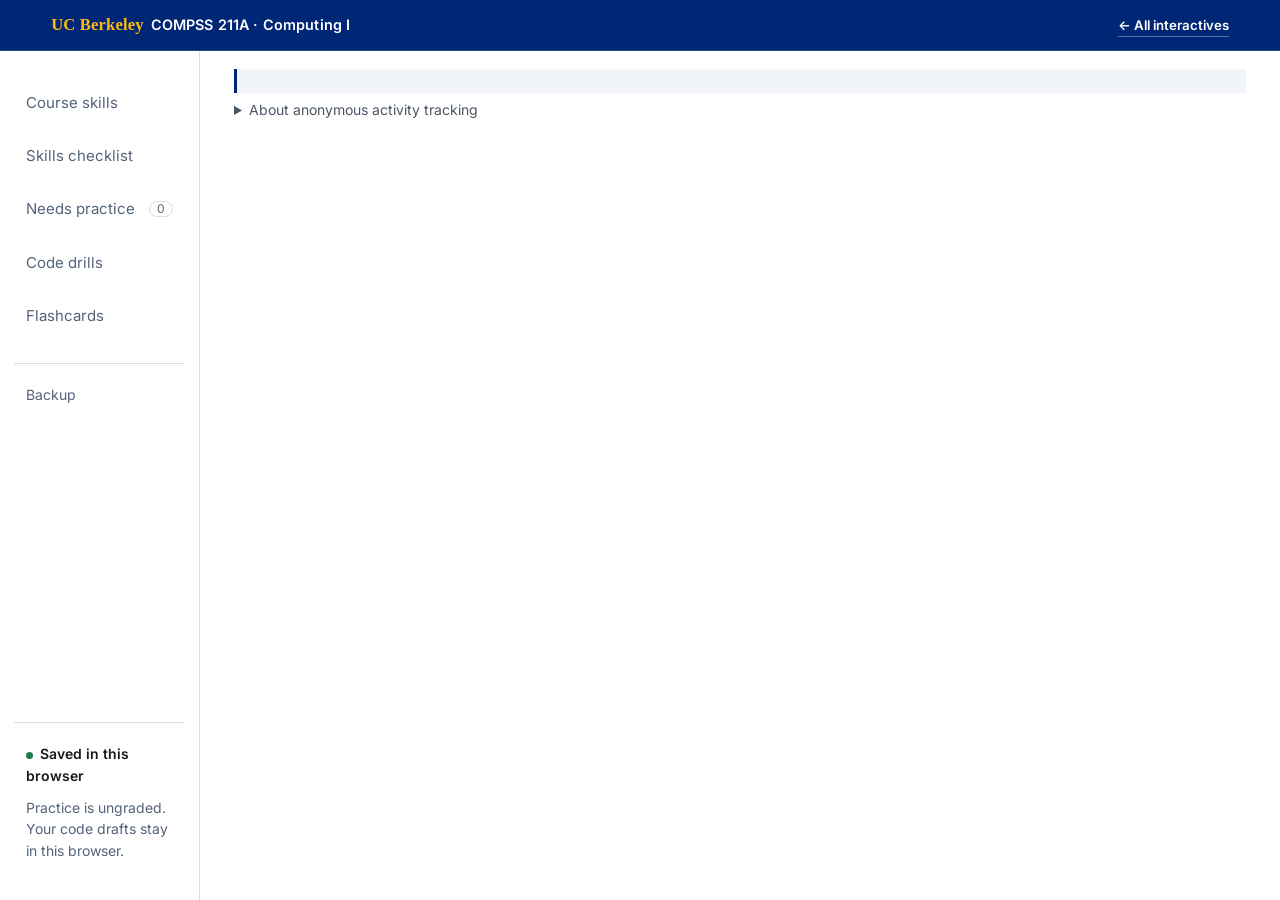
==== docs/practice/index.html @ ffe4e0c0 "Add code drills to the practice studio Forty auto-checked coding drills on course data, each tied to" ====
<!doctype html>
<html lang="en">
<head>
  <meta charset="utf-8">
  <meta name="viewport" content="width=device-width, initial-scale=1">
  <meta name="theme-color" content="#002676">
  <meta name="description" content="Skills checklist and practice exercises for COMPSS 211A, Fall 2026.">
  <title>Course skills · COMPSS 211A</title>
  <link rel="preconnect" href="https://fonts.googleapis.com">
  <link rel="preconnect" href="https://fonts.gstatic.com" crossorigin>
  <link href="https://fonts.googleapis.com/css2?family=Inter:wght@400;600;700&family=Inter+Tight:wght@600;700;800&family=IBM+Plex+Mono:wght@400;500&display=swap" rel="stylesheet">
  <link rel="stylesheet" href="styles.css?v=20260928-drills">
  <script type="module" src="app.mjs?v=20260928-drills"></script>
</head>
<body>
  <a class="skip-link" href="#main">Skip to content</a>
  <div class="mast"><span class="brand"><span class="uc">UC Berkeley</span>COMPSS 211A · Computing I</span><a href="https://macss-berkeley.github.io/compss-211a/">← All interactives</a></div>
  <div class="layout">
    <aside class="sidebar">
      <nav aria-label="Main navigation">
        <a href="#overview" data-view="overview">Course skills</a>
        <a href="#skills" data-view="skills">Skills checklist</a>
        <a href="#review" data-view="review">Needs practice <span id="review-count" class="count">0</span></a>
        <a href="#drills" data-view="drills">Code drills</a>
        <a href="#flashcards" data-view="flashcards">Flashcards</a>
        <a href="#backup" data-view="backup" class="nav-utility">Backup</a>
      </nav>
      <div class="sidebar-note"><span class="save-dot" aria-hidden="true"></span><strong id="save-status">Saved in this browser</strong><p>Practice is ungraded. Your code drafts stay in this browser.</p></div>
    </aside>
    <div class="practice-content"><p id="activity-status" class="activity-notice" role="status"></p><details class="activity-details"><summary>About anonymous activity tracking</summary><p>When you use the class link, your completed checks, whether each code drill check passed, confidence ratings, and flashcard difficulty ratings are recorded automatically. Your instructor sees anonymous class totals to help decide what to revisit in class. Your name, your code, typed answers, and individual browsing history are not included in the report. Use the same browser to keep your progress and anonymous counts consistent.</p></details><main id="main" tabindex="-1"></main></div>
  </div>
  <div id="announcement" class="sr-only" role="status" aria-live="polite"></div>
  <noscript><p class="noscript">These exercises require JavaScript. You can still use the <a href="https://github.com/macss-berkeley/compss-211a">course notebooks</a>.</p></noscript>
</body>
</html>
---- docs/practice/styles.css ----
:root{--blue:#002676;--blue-light:#edf3ff;--gold:#fdb515;--ink:#15233b;--muted:#53627a;--line:#d8e0eb;--paper:#f6f8fc;--green:#176242;--green-bg:#eaf5ee;--yellow:#805800;--yellow-bg:#fff3d5;--red:#aa3434;--red-bg:#fcedeb;--font:Inter,-apple-system,BlinkMacSystemFont,"Segoe UI",sans-serif;--mono:"SFMono-Regular",Consolas,"Liberation Mono",monospace}
*{box-sizing:border-box}body{margin:0;background:var(--paper);color:var(--ink);font:16px/1.55 var(--font)}button,input,select,textarea{font:inherit}button,a,input,textarea,select{touch-action:manipulation}a{color:var(--blue);text-underline-offset:3px}button{cursor:pointer}button:disabled{cursor:wait;opacity:.6}button:focus-visible,a:focus-visible,input:focus-visible,textarea:focus-visible,select:focus-visible,summary:focus-visible{outline:3px solid #3876d6;outline-offset:3px}button{border:1px solid var(--line);border-radius:6px;background:white;color:var(--ink);padding:10px 16px;font-weight:600}button:hover{border-color:#8d9eba;background:#f8faff}.primary{background:var(--blue);color:white;border-color:var(--blue)}.primary:hover{background:#123e94;color:white}.secondary{background:white}.text-button{border:0;padding:5px 0;color:var(--blue);background:transparent;text-decoration:underline;font-weight:500}.masthead{background:var(--blue);color:white;min-height:83px;padding:18px 4%;display:flex;align-items:center;justify-content:space-between;border-bottom:4px solid var(--gold)}.brand{display:flex;align-items:center;gap:22px;color:white;text-decoration:none;font-weight:600;font-size:18px}.brand small{display:block;font-size:13px;font-weight:400;color:#cedaf1}.berkeley{font:29px Georgia,serif;letter-spacing:-1px}.brand-rule{height:36px;border-left:1px solid #5a74a8}.semester{font-size:14px;color:#dee8fa}.layout{max-width:1510px;margin:auto;display:grid;grid-template-columns:245px minmax(0,1fr);min-height:calc(100vh - 83px)}.sidebar{background:white;border-right:1px solid var(--line);padding:35px 21px;display:flex;flex-direction:column;gap:27px}.studio-title{font-weight:700;font-size:16px;padding:0 12px}.sidebar nav{display:flex;flex-direction:column;gap:6px}.sidebar nav a{text-decoration:none;color:var(--muted);padding:12px;border-radius:6px;font-size:15px;display:flex;align-items:center;gap:12px}.sidebar nav a>span:first-child{font-size:22px;line-height:1;width:24px;text-align:center}.sidebar nav a.active{background:var(--blue-light);color:var(--blue);font-weight:650}.sidebar nav a:hover{background:#f0f4fb}.count{margin-left:auto;font-size:12px!important;background:white;border:1px solid var(--line);border-radius:20px;padding:1px 7px;width:auto!important}.sidebar-note{margin-top:auto;padding:20px 12px 0;font-size:14px;border-top:1px solid var(--line);color:var(--muted)}.sidebar-note strong{font-size:14px;font-weight:600;color:var(--ink)}.save-dot{display:inline-block;width:7px;height:7px;border-radius:50%;background:var(--green);margin-right:7px}.sidebar-note p{margin:10px 0}.sidebar-note a,.course-link{font-size:13px}.course-link{padding:0 12px}main{padding:36px clamp(22px,4vw,60px) 60px;min-width:0;outline:none}.page-meta{color:var(--muted);font-size:14px;margin:0 0 8px;display:flex;gap:12px;align-items:center}.pilot-tag{border:1px solid #b9c9e2;color:var(--blue);padding:1px 8px;border-radius:4px;font-size:12px;background:white}h1{font-size:clamp(27px,3vw,38px);letter-spacing:-1.1px;line-height:1.2;margin:0 0 10px;font-weight:750}h2{font-size:23px;line-height:1.3;margin:0 0 12px;letter-spacing:-.4px}h3{font-size:17px;margin:0 0 8px}p{margin:0 0 14px}.lede{color:var(--muted);max-width:720px;margin-bottom:26px}.activity-tabs{display:flex;gap:7px;flex-wrap:wrap;margin:25px 0 0}.activity-tabs button{background:transparent;border:1px solid transparent;border-bottom:3px solid transparent;border-radius:6px 6px 0 0;font-size:15px;padding:12px 17px;color:var(--muted)}.activity-tabs button[aria-pressed=true]{background:white;border:1px solid var(--line);border-bottom:3px solid var(--gold);color:var(--blue)}.activity-tabs small{margin-left:9px;color:var(--muted);font-size:12px;font-weight:400}.workbench{background:white;border:1px solid var(--line);border-radius:0 10px 10px 10px;overflow:hidden;box-shadow:0 4px 22px #10275006}.exercise-heading{padding:25px 30px 21px;border-bottom:1px solid var(--line);display:flex;justify-content:space-between;gap:15px;align-items:start}.exercise-heading h2{margin:4px 0 7px}.exercise-heading p{color:var(--muted);font-size:15px;margin:0;max-width:650px}.step-label{font-size:13px;color:var(--blue);font-weight:650}.exercise-body{display:grid;grid-template-columns:minmax(0,1fr) 240px}.workspace{padding:27px 30px;min-width:0}.companion{border-left:1px solid var(--line);background:#f9fbfe;padding:27px 23px;font-size:14px}.companion p{color:var(--muted)}.companion section+section{margin-top:25px;padding-top:23px;border-top:1px solid var(--line)}.companion h3{font-size:15px}.companion button{font-size:14px;width:100%;padding:8px}.companion a{display:inline-block}.companion ol{padding-left:20px;margin:12px 0}.companion li{margin-bottom:8px}.micro{font-size:13px;color:var(--muted)}.code{background:#101f3c;color:#e4ecfb;padding:17px 19px;border-radius:6px;font:14px/1.7 var(--mono);white-space:pre-wrap;overflow-wrap:anywhere;margin:15px 0 20px}.code .accent{color:#ffe095}.table-wrap{overflow:auto;border:1px solid var(--line);border-radius:6px;margin:16px 0}.data-table{width:100%;border-collapse:collapse;font-size:14px;white-space:nowrap;text-align:left}.data-table th{font-weight:600;background:#f2f5fa;color:#4b5b72;padding:10px 11px;border-bottom:1px solid var(--line)}.data-table td{padding:11px;border-bottom:1px solid #e8edf4}.data-table tr:last-child td{border-bottom:0}.data-table tr.selected td{background:var(--blue-light)}.data-table input{width:18px;height:18px;accent-color:var(--blue);cursor:pointer}.data-table label{display:flex;gap:9px;align-items:center;cursor:pointer}.actions{display:flex;gap:12px;align-items:center;flex-wrap:wrap;margin-top:20px}.actions .micro{margin:0}.feedback{margin-top:18px;padding:15px 17px;border-left:4px solid #7a8fab;border-radius:0 6px 6px 0;background:#f0f4fa;font-size:15px}.feedback.good{border-color:var(--green);background:var(--green-bg)}.feedback.needs-work{border-color:#d39b25;background:var(--yellow-bg)}.feedback.error{border-color:var(--red);background:var(--red-bg)}.feedback p:last-child{margin-bottom:0}.feedback strong{display:block;margin-bottom:4px}.feedback ul{margin:8px 0 0;padding-left:20px}.feedback code{font:13px var(--mono)}.rating-bar{border-top:1px solid var(--line);padding:22px 30px;background:white}.rating-bar p{font-size:14px;color:var(--muted);margin:3px 0 12px}.rating-options{display:flex;flex-wrap:wrap;gap:8px}.rating-options button{font-size:14px;font-weight:500;padding:9px 12px}.rating-options button[data-rating=green]{color:var(--green)}.rating-options button[data-rating=yellow]{color:var(--yellow)}.rating-options button[data-rating=red]{color:var(--red)}.rating-options button[aria-pressed=true]{box-shadow:inset 0 0 0 1px currentColor;border-color:currentColor}.rating-options button[data-rating=green][aria-pressed=true]{background:var(--green-bg)}.rating-options button[data-rating=yellow][aria-pressed=true]{background:var(--yellow-bg)}.rating-options button[data-rating=red][aria-pressed=true]{background:var(--red-bg)}.dot{width:8px;height:8px;display:inline-block;border-radius:50%;background:currentColor;margin-right:7px}.under-note{font-size:13px;color:var(--muted);margin:17px 0 0;max-width:760px}.editor-label{display:block;font-size:14px;font-weight:600;margin:18px 0 8px}.editor{display:block;width:100%;min-height:200px;resize:vertical;tab-size:4;background:#101f3c;color:#eaf1ff;border:1px solid #27476e;border-radius:6px;padding:19px;font:14px/1.8 var(--mono);white-space:pre;overflow:auto}.requirements{padding-left:20px;margin:10px 0;font-size:15px}.requirements code,.inline-code{font-family:var(--mono);font-size:.88em;background:#edf1f8;padding:1px 4px;border-radius:3px}.requirements li{margin-bottom:7px}.choice-list{display:grid;gap:9px;margin:16px 0}.choice{display:flex;align-items:flex-start;gap:10px;padding:12px 14px;border:1px solid var(--line);border-radius:6px;cursor:pointer;font-size:15px}.choice:has(input:checked){border-color:var(--blue);background:var(--blue-light)}.choice input{margin-top:5px;accent-color:var(--blue)}.choice code{font:14px var(--mono)}.traceback{color:#ffb9ad}.solution{margin:16px 0;font-size:14px}.solution summary{cursor:pointer;font-weight:600;color:var(--blue)}.filters{display:flex;flex-wrap:wrap;gap:12px;align-items:end;margin:24px 0}.filters label{font-size:13px;font-weight:600;display:grid;gap:5px}.filters input,.filters select{padding:10px 12px;border:1px solid var(--line);border-radius:5px;background:white;color:var(--ink);font-size:15px;max-width:100%}.filters input{width:250px}.skill-count{font-size:14px;color:var(--muted);margin:0 0 15px}.skill-group{margin:28px 0}.skill-group>h2{font-size:17px;color:var(--blue);margin-bottom:10px}.skill-row{background:white;border:1px solid var(--line);padding:20px 22px;margin-top:-1px;display:grid;grid-template-columns:minmax(0,1fr) 200px;gap:20px;align-items:start}.skill-row:first-of-type{border-radius:7px 7px 0 0}.skill-row:last-child{border-radius:0 0 7px 7px}.skill-row h3{margin:0 0 5px;font-size:17px}.skill-row p{font-size:14px;color:var(--muted);margin-bottom:9px}.skill-meta{font-size:12px;color:var(--muted);margin-bottom:5px}.skill-row a{font-size:14px}.skill-row select{border:1px solid var(--line);padding:9px 10px;background:white;border-radius:5px;color:var(--ink);font-size:14px;width:100%}.evidence{font-size:12px;color:var(--muted);margin-top:8px}.empty{background:white;border:1px dashed #bbc9db;border-radius:8px;padding:35px;max-width:700px}.backup-grid{display:grid;grid-template-columns:1fr 1fr;gap:22px}.panel{padding:25px;border:1px solid var(--line);border-radius:8px;background:white}.panel p{font-size:15px;color:var(--muted)}.summary-line{padding:12px 0;border-bottom:1px solid var(--line);display:flex;justify-content:space-between;gap:15px}.summary-line strong{font-weight:650}.backup-actions{display:flex;gap:12px;flex-wrap:wrap;margin:20px 0}.file-label{font-size:14px;display:block;margin-top:18px}.file-label input{display:block;margin-top:8px;max-width:100%;font-size:14px}.danger{color:var(--red);font-size:14px}.restore-preview{margin-top:15px}.sr-only{position:absolute;width:1px;height:1px;padding:0;margin:-1px;overflow:hidden;clip:rect(0,0,0,0);white-space:nowrap;border:0}.skip-link{position:fixed;left:20px;top:-100px;background:white;padding:10px;z-index:9}.skip-link:focus{top:10px}.noscript{padding:30px}.busy-spinner{display:inline-block;width:12px;height:12px;border:2px solid #b7c7df;border-top-color:var(--blue);border-radius:50%;animation:spin 1s linear infinite;margin-right:8px}@keyframes spin{to{transform:rotate(360deg)}}
@media(min-width:1500px){.layout{border-left:1px solid var(--line);border-right:1px solid var(--line)}}
@media(max-width:1150px){.exercise-body{grid-template-columns:minmax(0,1fr)}.companion{border-left:0;border-top:1px solid var(--line);display:grid;grid-template-columns:1fr 1fr;gap:22px}.companion section+section{margin:0;padding:0;border:0}.layout{grid-template-columns:210px 1fr}.sidebar{padding:28px 12px}.workspace,.exercise-heading,.rating-bar{padding:22px}.skill-row{grid-template-columns:1fr 165px}}
@media(max-width:760px){.masthead{min-height:72px;padding:13px 20px}.berkeley{font-size:25px}.brand{gap:14px;font-size:16px}.semester{display:none}.layout{display:block}.sidebar{display:block;padding:10px 14px;border-right:0;border-bottom:1px solid var(--line)}.studio-title,.sidebar-note,.course-link{display:none}.sidebar nav{flex-direction:row;gap:3px;overflow:auto}.sidebar nav a{white-space:nowrap;font-size:13px;padding:9px 10px;gap:6px}.sidebar nav a>span:first-child{font-size:17px;width:18px}.sidebar nav a:last-child{font-size:0}.sidebar nav a:last-child span{font-size:20px}.count{display:none}main{padding:25px 18px 45px}h1{font-size:29px}.activity-tabs{gap:0;justify-content:space-between}.activity-tabs button{font-size:13px;padding:10px}.activity-tabs small{display:none}.exercise-heading{padding:20px}.workspace,.rating-bar{padding:20px}.companion{padding:20px;gap:18px;grid-template-columns:1fr}.companion section+section{padding-top:18px;border-top:1px solid var(--line)}.exercise-heading h2{font-size:22px}.code{font-size:12px;padding:13px}.data-table{font-size:13px}.data-table td,.data-table th{padding:10px 8px}.rating-options{display:grid;grid-template-columns:1fr}.rating-options button{text-align:left}.skill-row{grid-template-columns:1fr;gap:12px;padding:17px}.filters{align-items:stretch}.filters label{flex:1;min-width:130px}.filters input{width:100%}.backup-grid{grid-template-columns:1fr}.editor{font-size:13px;padding:12px}.actions button{padding:10px 12px}.page-meta{font-size:13px}}
.choice code{min-width:0;overflow-wrap:anywhere}.skill-row select{font-size:13px;padding:9px 6px}
@media(prefers-reduced-motion:reduce){*,*::before,*::after{animation:none!important;scroll-behavior:auto!important}}

/* The checklist is the entry point; every skill opens its own practice page. */
.back-link{display:inline-block;margin:0 0 20px;font-size:14px}.skill-context{font-size:14px;color:var(--muted);margin:-8px 0 24px}.workbench{border-radius:9px}.quick-options{border:0;padding:0;margin:0}.skill-row h3 .skill-title{font-size:18px;font-weight:650;text-decoration:none}.skill-row h3 .skill-title:hover{text-decoration:underline}.skill-practice{display:inline-block;font-weight:600;border:1px solid #bdcce5;border-radius:5px;padding:6px 11px;text-decoration:none;background:var(--blue-light);margin-right:12px}.skill-practice:hover{border-color:var(--blue)}.later-badge{display:inline-block;border:1px solid var(--line);padding:0 6px;margin-left:5px;border-radius:3px;background:#f6f8fc}.skill-row{grid-template-columns:minmax(0,1fr) 230px}.skill-row select{font-size:14px}.skill-group>h2{display:flex;gap:12px;align-items:baseline}.filters{align-items:end}.filters input{width:230px}.skill-row .evidence{display:inline-block}.quick-options .choice span{overflow-wrap:anywhere;min-width:0}
@media(max-width:1050px){.skill-row{grid-template-columns:1fr}.skill-row>div:last-child{max-width:300px}}

/* Shared MaCSS demo typography and Berkeley masthead. */
:root{--gold:#FDBA12;--ink:#1A1A1A;--paper:#FFFFFF;--line:#DDDDDD;--green:#1E7D4E;--red:#B3403A;--font:"Inter",-apple-system,BlinkMacSystemFont,"Segoe UI",Helvetica,Arial,sans-serif;--heading:"Inter Tight","Inter",-apple-system,"Segoe UI",sans-serif;--mono:"IBM Plex Mono",ui-monospace,SFMono-Regular,Consolas,monospace}
.mast{background:var(--blue);padding:12px 4%;display:flex;justify-content:space-between;align-items:baseline;gap:14px;flex-wrap:wrap;border-bottom:1px solid rgba(255,255,255,.14)}
.mast .brand{display:block;color:#fff;font-family:var(--font);font-size:.9rem;font-weight:600;letter-spacing:.01em}
.mast .brand .uc{font-family:Georgia,"Times New Roman",serif;color:var(--gold);font-size:1.04rem;font-weight:700;margin-right:7px}
.mast a{color:#fff;font-family:var(--font);font-weight:600;font-size:.83rem;text-decoration:none;border-bottom:1.5px solid rgba(255,255,255,.35);border-radius:0}
.mast a:hover{border-bottom-color:var(--gold)}.mast a:focus-visible{outline:2px solid var(--gold);outline-offset:3px}
h1,h2,h3{font-family:var(--heading)}h1{font-weight:800;letter-spacing:-.015em}
.layout{min-height:calc(100vh - 51px)}
.page-heading{background:var(--blue);color:white;padding:27px 30px 25px;border-bottom:5px solid var(--gold);margin-bottom:28px}
.page-heading h1{color:white}.page-heading .page-meta{color:rgba(255,255,255,.8);flex-wrap:wrap}.page-heading .lede{color:rgba(255,255,255,.9);margin-bottom:0}.page-heading .pilot-tag{background:transparent;color:var(--gold);border-color:rgba(253,186,18,.6)}
.workbench,.panel,.choice,button,.skill-practice{border-radius:4px}.code,.editor{background:#0E1B45;color:#E8EDF6}.skill-group>h2{font-weight:700}
/* Text labels remain visible alongside every self-check color. */
.skill-row{border-left:4px solid var(--line)}
.skill-row[data-self-rating=green]{border-left-color:var(--green)}.skill-row[data-self-rating=yellow]{border-left-color:#BC8500}.skill-row[data-self-rating=red]{border-left-color:var(--red)}
.skill-row select[data-self-rating=green]{background:var(--green-bg);color:var(--green);border-color:var(--green);font-weight:600}
.skill-row select[data-self-rating=yellow]{background:var(--yellow-bg);color:var(--yellow);border-color:#BC8500;font-weight:600}
.skill-row select[data-self-rating=red]{background:var(--red-bg);color:var(--red);border-color:var(--red);font-weight:600}
.skill-row select option{background:white;color:var(--ink)}
.rating-options button[data-rating=green]{background:var(--green-bg);border-color:var(--green)}
.rating-options button[data-rating=yellow]{background:var(--yellow-bg);border-color:#BC8500}
.rating-options button[data-rating=red]{background:var(--red-bg);border-color:var(--red)}
.rating-options button[data-rating=green][aria-pressed=true]{background:var(--green);color:white;border-color:var(--green)}
.rating-options button[data-rating=yellow][aria-pressed=true]{background:var(--yellow);color:white;border-color:var(--yellow)}
.rating-options button[data-rating=red][aria-pressed=true]{background:var(--red);color:white;border-color:var(--red)}
.rating-options button[aria-pressed=true]{box-shadow:0 0 0 2px white,0 0 0 3px currentColor;font-weight:700}
.rating-options button:hover{filter:brightness(.96)}
@media(max-width:760px){.mast{padding:12px 20px;gap:7px}.page-heading{padding:23px 20px}.page-heading .page-meta{gap:8px}.page-heading h1{overflow-wrap:anywhere}}

.skill-flashcards{display:inline-block;margin:8px 12px 8px 0;font-weight:600}.flash-filters{margin-bottom:12px}.flash-stats{font-size:14px;color:var(--muted)}
.flashcard{max-width:850px;padding:30px;border:1px solid var(--line);border-top:5px solid var(--gold);background:white;border-radius:4px}.flash-meta{font-size:14px;color:var(--muted);margin-bottom:20px}.flashcard h2{font-size:25px;line-height:1.35}.flashcard h2:focus{outline:none}.flash-draft{display:block;width:100%;font:15px/1.6 var(--mono);padding:12px;border:1px solid #aab5c4;border-radius:4px;resize:vertical;margin:0 0 18px}.flash-answer{border-top:1px solid var(--line);margin-top:22px;padding-top:22px}.flash-written{white-space:pre-wrap;font:14px/1.6 var(--mono)}.flash-ratings{display:grid;grid-template-columns:repeat(4,minmax(0,1fr));gap:10px;margin-top:24px}.flash-ratings button{display:grid;gap:4px;padding:12px 8px}.flash-ratings span{font-size:13px;font-weight:400}.flash-ratings [data-grade=again]{color:var(--red);background:var(--red-bg);border-color:var(--red)}.flash-ratings [data-grade=hard]{color:var(--yellow);background:var(--yellow-bg);border-color:var(--yellow)}.flash-ratings [data-grade=good]{color:var(--green);background:var(--green-bg);border-color:var(--green)}.flash-ratings [data-grade=easy]{color:var(--blue);background:var(--blue-light);border-color:var(--blue)}.flash-skill{display:block;margin-top:24px;font-size:14px}.flash-empty{max-width:850px}
@media(max-width:760px){.flashcard{padding:22px 18px}.flash-ratings{grid-template-columns:repeat(2,minmax(0,1fr))}.flashcard h2{font-size:22px}.sidebar nav a{flex-shrink:0}.sidebar nav{padding-bottom:4px}}

.skill-overview{border:1px solid var(--line);border-radius:4px;padding:22px;margin:20px 0 30px;background:white}
.overview-heading{display:flex;justify-content:space-between;align-items:baseline;gap:12px;flex-wrap:wrap;margin-bottom:16px}.overview-heading h2{font-size:20px;margin:0}.overview-heading .skill-count{margin:0}
.rating-totals{display:flex;flex-wrap:wrap;gap:12px 26px;margin-bottom:20px}.rating-total{display:flex;align-items:center;gap:8px;font-size:14px}.rating-total strong{font-size:22px;font-variant-numeric:tabular-nums;line-height:1.2}
.rating-swatch{display:inline-flex;align-items:center;justify-content:center;width:22px;height:22px;font-weight:700;border:1px solid transparent;border-radius:2px}
.skill-squares{display:grid;grid-template-columns:repeat(auto-fill,44px);gap:7px}.skill-square{width:44px;height:44px;display:flex;align-items:center;justify-content:center;position:relative;text-decoration:none;font-size:20px;font-weight:700;border:1px solid transparent;border-radius:3px}
.skill-square[data-color=green],.rating-swatch[data-color=green]{background:var(--green);color:white;border-color:var(--green)}
.skill-square[data-color=yellow],.rating-swatch[data-color=yellow]{background:var(--gold);color:#483400;border-color:#b98200}
.skill-square[data-color=red],.rating-swatch[data-color=red]{background:var(--red);color:white;border-color:var(--red)}
.skill-square[data-color=unrated],.rating-swatch[data-color=unrated]{background:#edf0f4;color:#53627a;border-color:#bfc8d4}
.skill-square:hover{box-shadow:0 0 0 2px var(--blue);z-index:2}.skill-square:focus-visible{outline:3px solid var(--blue);outline-offset:3px;z-index:3}
@media(max-width:760px){.skill-overview{padding:16px}.rating-totals{display:grid;grid-template-columns:1fr 1fr;gap:12px}.skill-squares{grid-template-columns:repeat(auto-fill,44px);gap:6px}}

.filters label{min-width:0;flex:1 1 190px}.filters input,.filters select{width:100%;min-width:0}

.workspace .rating-bar{margin-top:24px;padding:22px 0 0}
.rating-options{display:grid;grid-template-columns:repeat(3,minmax(0,1fr));gap:10px}
.rating-options button{text-align:left;align-content:start;padding:12px}
.rating-options strong{display:block;font-size:14px}
.rating-guidance{display:block;font-size:14px;line-height:1.5;margin-top:8px}
.rating-options .rating-clear{grid-column:1 / -1;justify-self:start;padding:7px 11px}
.rating-bar .rating-saved{margin:12px 0 0;min-height:1.5em;color:var(--ink)}
.flash-known-action{margin-top:18px;display:flex;gap:12px;align-items:center;flex-wrap:wrap}
.flash-known-action span{font-size:14px;color:var(--muted)}
.flash-known{max-width:850px;margin-top:24px;border-top:1px solid var(--line);padding-top:18px}
.flash-known summary{cursor:pointer;font-weight:600}
.flash-known ul{list-style:none;padding:0;margin:14px 0}
.flash-known li{display:flex;align-items:center;justify-content:space-between;gap:18px;padding:14px 0;border-bottom:1px solid var(--line)}
.flash-known li span{font-size:14px}.flash-known li button{flex-shrink:0;font-size:14px}
@media(max-width:760px){.rating-options{grid-template-columns:1fr}.flash-known li{align-items:start;flex-direction:column;gap:10px}}

/* One main link per skill; utility navigation stays secondary. */
.layout{grid-template-columns:200px minmax(0,1fr)}
.sidebar{padding:28px 14px}
.sidebar nav a{font-size:15px;gap:8px}
.sidebar nav a.nav-utility{margin-top:18px;border-top:1px solid var(--line);border-radius:0;padding-top:20px;font-size:14px}
.sidebar nav a .count{font-size:12px!important;line-height:1.4;width:auto!important;text-align:center}
.skill-row{padding:15px 20px;gap:14px}
.skill-row h3 .skill-title{display:inline-block;text-decoration:underline;text-decoration-thickness:1px;text-underline-offset:4px;padding:6px 0;line-height:1.4}
.skill-row h3 .skill-title:hover{color:#123e94;text-decoration-thickness:2px}
.skill-row p{margin-bottom:3px}
.skill-row select{min-height:44px}
.page-heading h1{margin-bottom:0}
.page-heading .lede{margin-top:10px}
@media(max-width:760px){
 .layout{display:block}.sidebar{padding:8px 12px}
 .sidebar nav{flex-wrap:wrap;overflow:visible;gap:4px;padding:0}
 .sidebar nav a,.sidebar nav a:last-child{font-size:14px;min-height:44px;padding:10px}
 .sidebar nav a.nav-utility{margin:0;border:0;font-size:14px;padding:10px}
 .skill-row{padding:14px 16px}
}

.overview-controls{max-width:240px;margin:0 0 28px}
.course-outline{max-width:850px}
.outline-group{margin:0 0 28px}
.outline-group h2{font-size:20px;color:var(--blue);margin-bottom:10px}
.outline-group ul{padding-left:22px;margin:0}
.outline-group li{padding-left:3px;margin:0 0 12px;line-height:1.65;overflow-wrap:anywhere}
.outline-link{font-weight:600;text-underline-offset:3px}

.square-tooltip{position:fixed;z-index:20;width:max-content;max-width:min(280px,calc(100vw - 24px));padding:12px 15px;border-radius:4px;background:var(--blue);color:white;box-shadow:0 3px 12px #0003;text-align:left;white-space:normal;overflow-wrap:anywhere;font-size:14px;line-height:1.5;font-weight:400}
.square-tooltip[hidden]{display:none}
.square-tooltip strong{display:block;font-size:16px;margin-bottom:3px}
.square-tooltip>span{display:block;color:#e3ebfa}

.practice-content{min-width:0}.activity-notice,.activity-details{margin:18px 34px 0;font-size:.875rem;line-height:1.55}.activity-notice{padding:12px 16px;background:#f1f4f8;border-left:3px solid #002676}.activity-details{color:#4b5563;margin-top:6px}.activity-details summary{cursor:pointer}.activity-details p{max-width:850px}@media(max-width:700px){.activity-notice,.activity-details{margin-left:18px;margin-right:18px}}
/* Code drills */
.drill-progress{font-size:15px;color:var(--muted);margin:4px 0 8px}.drill-progress strong{color:var(--ink)}
.drill-week{margin:26px 0}.drill-week>h2{font-size:17px;color:var(--blue);margin-bottom:10px}
.drill-list{list-style:none;margin:0;padding:0;border:1px solid var(--line);border-radius:4px;background:white}
.drill-item{display:grid;grid-template-columns:30px minmax(0,1fr);gap:8px;align-items:start;padding:12px 16px;border-bottom:1px solid #E8EDF4}
.drill-item:last-child{border-bottom:0}
.drill-tick{width:22px;height:22px;border:1.5px solid #B8C4D6;border-radius:50%;display:grid;place-items:center;font-size:13px;font-weight:700;margin-top:2px}
.drill-item.is-done .drill-tick{background:var(--green);border-color:var(--green);color:white}
.drill-link{font-weight:600;text-underline-offset:3px;line-height:1.5}
.drill-tag{display:inline-block;font-size:12px;font-weight:600;color:var(--blue);background:var(--blue-light);border-radius:3px;padding:1px 7px;margin-left:6px;vertical-align:1px}
.drill-skill{font-size:13px;color:var(--muted);margin-top:3px;display:flex;align-items:center;gap:6px}.drill-skill a{color:var(--muted)}
.drill-rating{display:inline-block;width:9px;height:9px;border-radius:50%;background:#C9D3E1;flex:none;margin-right:6px}
.drill-rating[data-color=green]{background:var(--green)}.drill-rating[data-color=yellow]{background:#BC8500}.drill-rating[data-color=red]{background:var(--red)}
.drill-chip{display:inline-block;font-size:13px;font-weight:600;margin-top:8px;text-underline-offset:3px}
.skill-drills{margin-top:22px;max-width:760px}.skill-drills h2{font-size:18px;color:var(--blue);margin-bottom:10px}.skill-drills .micro{margin-top:10px}
.drill-intro{color:var(--muted);font-size:15px;max-width:650px;line-height:1.6}.drill-intro code,.drill-task code,.drill-loaded code,.drill-tests code{font:.88em var(--mono);background:#EDF1F8;padding:1px 4px;border-radius:3px}
.drill-h{font-size:15px;margin:22px 0 8px}.workspace>.drill-h:first-child{margin-top:0}
.drill-task{border-left:4px solid var(--gold);background:#FFFBEF;padding:13px 16px;font-size:15px;line-height:1.6}
.drill-loaded{font-size:14px;color:var(--muted);margin:14px 0 4px}
.drill-small-actions{margin-top:0}
.drill-output{margin:8px 0 0;padding:14px 16px;border:1px solid var(--line);border-radius:4px;background:#FBFCFE;font:13px/1.55 var(--mono);white-space:pre;overflow:auto;max-height:380px}
.drill-err{color:var(--red)}.drill-dim{color:var(--muted)}
.drill-tests{list-style:none;padding-left:0!important}.drill-tests li{margin-bottom:5px}
.drill-done{color:var(--green);font-weight:600}
.drill-answer{font-size:12.5px;white-space:pre;overflow:auto}
.drill-pager{display:flex;justify-content:space-between;gap:16px;margin:20px 0 0;font-size:14px;font-weight:600}
.drill-rate-note{margin:26px 0 -10px;font-size:15px}
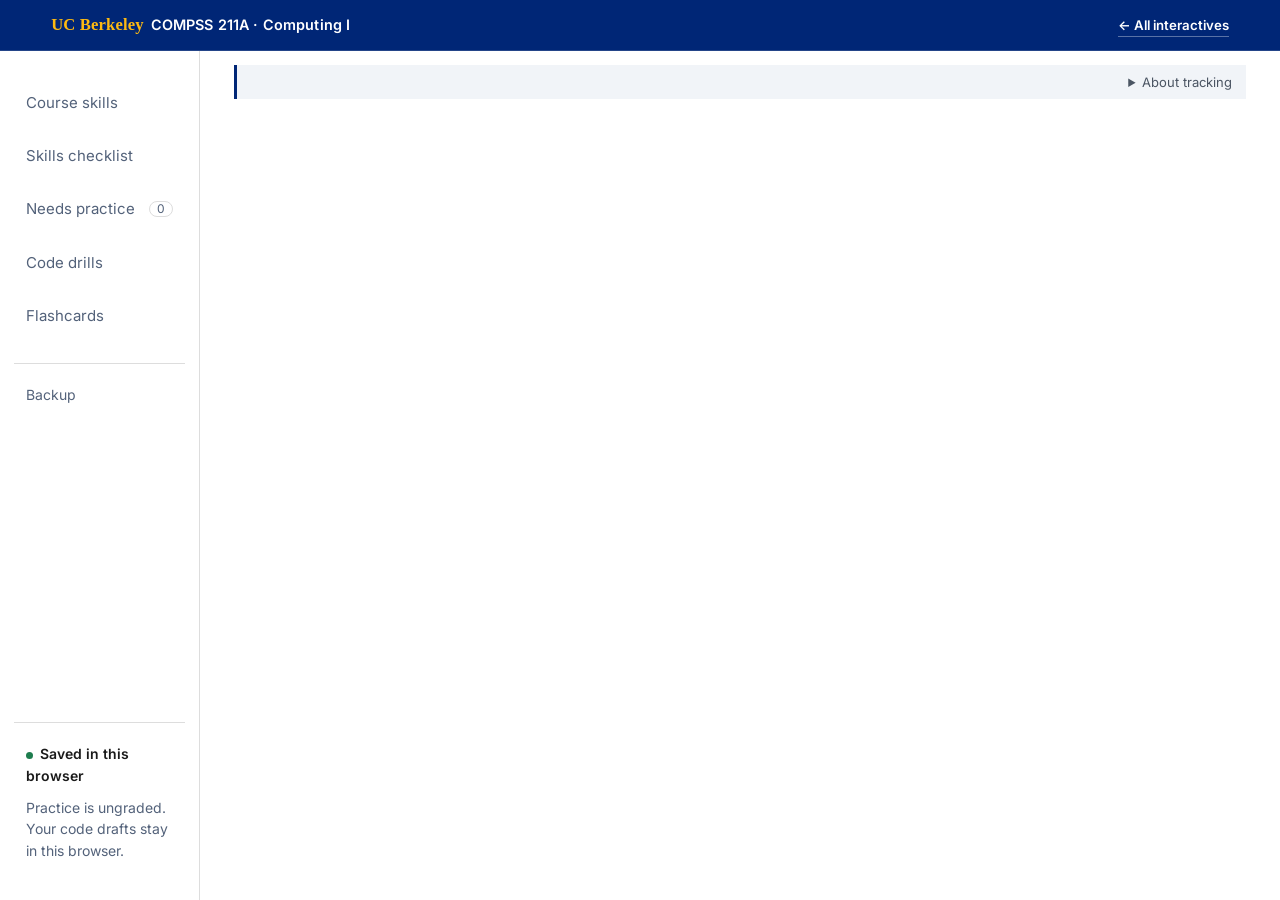
==== commit c3ff63d9: "Make drills easier to find and keep quick-check answers hidden after a miss Skill pages link to thei" ====
--- a/docs/practice/index.html
+++ b/docs/practice/index.html
@@ -9,8 +9,8 @@
   <link rel="preconnect" href="https://fonts.googleapis.com">
   <link rel="preconnect" href="https://fonts.gstatic.com" crossorigin>
   <link href="https://fonts.googleapis.com/css2?family=Inter:wght@400;600;700&family=Inter+Tight:wght@600;700;800&family=IBM+Plex+Mono:wght@400;500&display=swap" rel="stylesheet">
-  <link rel="stylesheet" href="styles.css?v=20260928-drills">
-  <script type="module" src="app.mjs?v=20260928-drills"></script>
+  <link rel="stylesheet" href="styles.css?v=20260929-ux">
+  <script type="module" src="app.mjs?v=20260929-ux"></script>
 </head>
 <body>
   <a class="skip-link" href="#main">Skip to content</a>
@@ -27,7 +27,7 @@
       </nav>
       <div class="sidebar-note"><span class="save-dot" aria-hidden="true"></span><strong id="save-status">Saved in this browser</strong><p>Practice is ungraded. Your code drafts stay in this browser.</p></div>
     </aside>
-    <div class="practice-content"><p id="activity-status" class="activity-notice" role="status"></p><details class="activity-details"><summary>About anonymous activity tracking</summary><p>When you use the class link, your completed checks, whether each code drill check passed, confidence ratings, and flashcard difficulty ratings are recorded automatically. Your instructor sees anonymous class totals to help decide what to revisit in class. Your name, your code, typed answers, and individual browsing history are not included in the report. Use the same browser to keep your progress and anonymous counts consistent.</p></details><main id="main" tabindex="-1"></main></div>
+    <div class="practice-content"><div class="activity-bar"><p id="activity-status" class="activity-notice" role="status"></p><details class="activity-details"><summary>About tracking</summary><p>When you use the class link, your completed checks, whether each code drill check passed, confidence ratings, and flashcard difficulty ratings are recorded automatically. Your instructor sees anonymous class totals to help decide what to revisit in class. Your name, your code, typed answers, and individual browsing history are not included in the report. Use the same browser to keep your progress and anonymous counts consistent.</p></details></div><main id="main" tabindex="-1"></main></div>
   </div>
   <div id="announcement" class="sr-only" role="status" aria-live="polite"></div>
   <noscript><p class="noscript">These exercises require JavaScript. You can still use the <a href="https://github.com/macss-berkeley/compss-211a">course notebooks</a>.</p></noscript>
--- a/docs/practice/styles.css
+++ b/docs/practice/styles.css
@@ -135,3 +135,11 @@
 .drill-answer{font-size:12.5px;white-space:pre;overflow:auto}
 .drill-pager{display:flex;justify-content:space-between;gap:16px;margin:20px 0 0;font-size:14px;font-weight:600}
 .drill-rate-note{margin:26px 0 -10px;font-size:15px}
+/* One-line activity notice */
+.activity-bar{display:flex;flex-wrap:wrap;align-items:baseline;gap:4px 14px;margin:14px 34px 0;padding:7px 14px;background:#f1f4f8;border-left:3px solid #002676;font-size:13px;line-height:1.45}
+.activity-bar .activity-notice,.activity-bar .activity-details{margin:0;padding:0;background:none;border:0;font-size:inherit}
+.activity-bar .activity-notice{flex:1 1 260px}
+.activity-bar .activity-details[open]{flex-basis:100%}
+.activity-bar .activity-details p{margin:6px 0 2px}
+@media(max-width:760px){.activity-bar{margin:12px 18px 0}}
+.skill-drill-link{margin:-6px 0 18px}
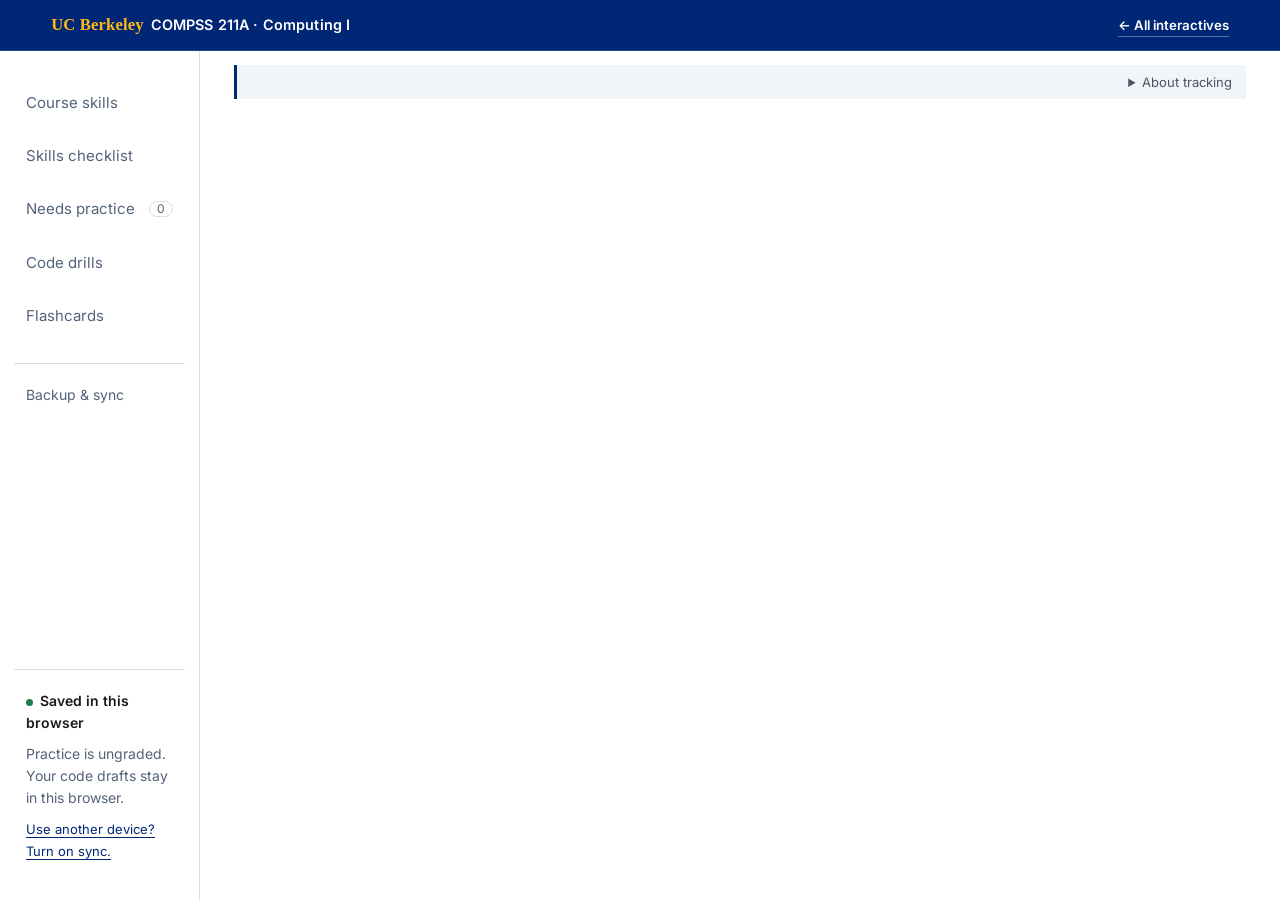
==== commit cc9e068d: "Let students sync practice progress across devices with a sync code Students can turn on sync under " ====
--- a/docs/practice/index.html
+++ b/docs/practice/index.html
@@ -9,8 +9,8 @@
   <link rel="preconnect" href="https://fonts.googleapis.com">
   <link rel="preconnect" href="https://fonts.gstatic.com" crossorigin>
   <link href="https://fonts.googleapis.com/css2?family=Inter:wght@400;600;700&family=Inter+Tight:wght@600;700;800&family=IBM+Plex+Mono:wght@400;500&display=swap" rel="stylesheet">
-  <link rel="stylesheet" href="styles.css?v=20260929-ux">
-  <script type="module" src="app.mjs?v=20260929-ux"></script>
+  <link rel="stylesheet" href="styles.css?v=20260930-sync">
+  <script type="module" src="app.mjs?v=20260930-sync"></script>
 </head>
 <body>
   <a class="skip-link" href="#main">Skip to content</a>
@@ -23,9 +23,9 @@
         <a href="#review" data-view="review">Needs practice <span id="review-count" class="count">0</span></a>
         <a href="#drills" data-view="drills">Code drills</a>
         <a href="#flashcards" data-view="flashcards">Flashcards</a>
-        <a href="#backup" data-view="backup" class="nav-utility">Backup</a>
+        <a href="#backup" data-view="backup" class="nav-utility">Backup &amp; sync</a>
       </nav>
-      <div class="sidebar-note"><span class="save-dot" aria-hidden="true"></span><strong id="save-status">Saved in this browser</strong><p>Practice is ungraded. Your code drafts stay in this browser.</p></div>
+      <div class="sidebar-note"><span class="save-dot" aria-hidden="true"></span><strong id="save-status">Saved in this browser</strong><p>Practice is ungraded. Your code drafts stay in this browser.</p><p><a href="#backup">Use another device? Turn on sync.</a></p></div>
     </aside>
     <div class="practice-content"><div class="activity-bar"><p id="activity-status" class="activity-notice" role="status"></p><details class="activity-details"><summary>About tracking</summary><p>When you use the class link, your completed checks, whether each code drill check passed, confidence ratings, and flashcard difficulty ratings are recorded automatically. Your instructor sees anonymous class totals to help decide what to revisit in class. Your name, your code, typed answers, and individual browsing history are not included in the report. Use the same browser to keep your progress and anonymous counts consistent.</p></details></div><main id="main" tabindex="-1"></main></div>
   </div>
--- a/docs/practice/styles.css
+++ b/docs/practice/styles.css
@@ -143,3 +143,9 @@
 .activity-bar .activity-details p{margin:6px 0 2px}
 @media(max-width:760px){.activity-bar{margin:12px 18px 0}}
 .skill-drill-link{margin:-6px 0 18px}
+/* Sync panel on the Backup & sync page */
+.panel .sync-code{font:600 21px/1.3 var(--mono);letter-spacing:.06em;color:var(--ink);margin:14px 0 12px;overflow-wrap:anywhere}
+.panel .sync-note{font-size:14px;margin:16px 0 10px}
+.sync-connect{display:flex;flex-wrap:wrap;gap:8px;margin-top:8px}
+.sync-connect input{flex:1 1 200px;min-width:0;padding:10px 12px;border:1px solid #aab5c4;border-radius:4px;font:15px var(--mono);letter-spacing:.04em;text-transform:uppercase}
+.sync-connect input::placeholder{text-transform:none;color:#8b96a6}
